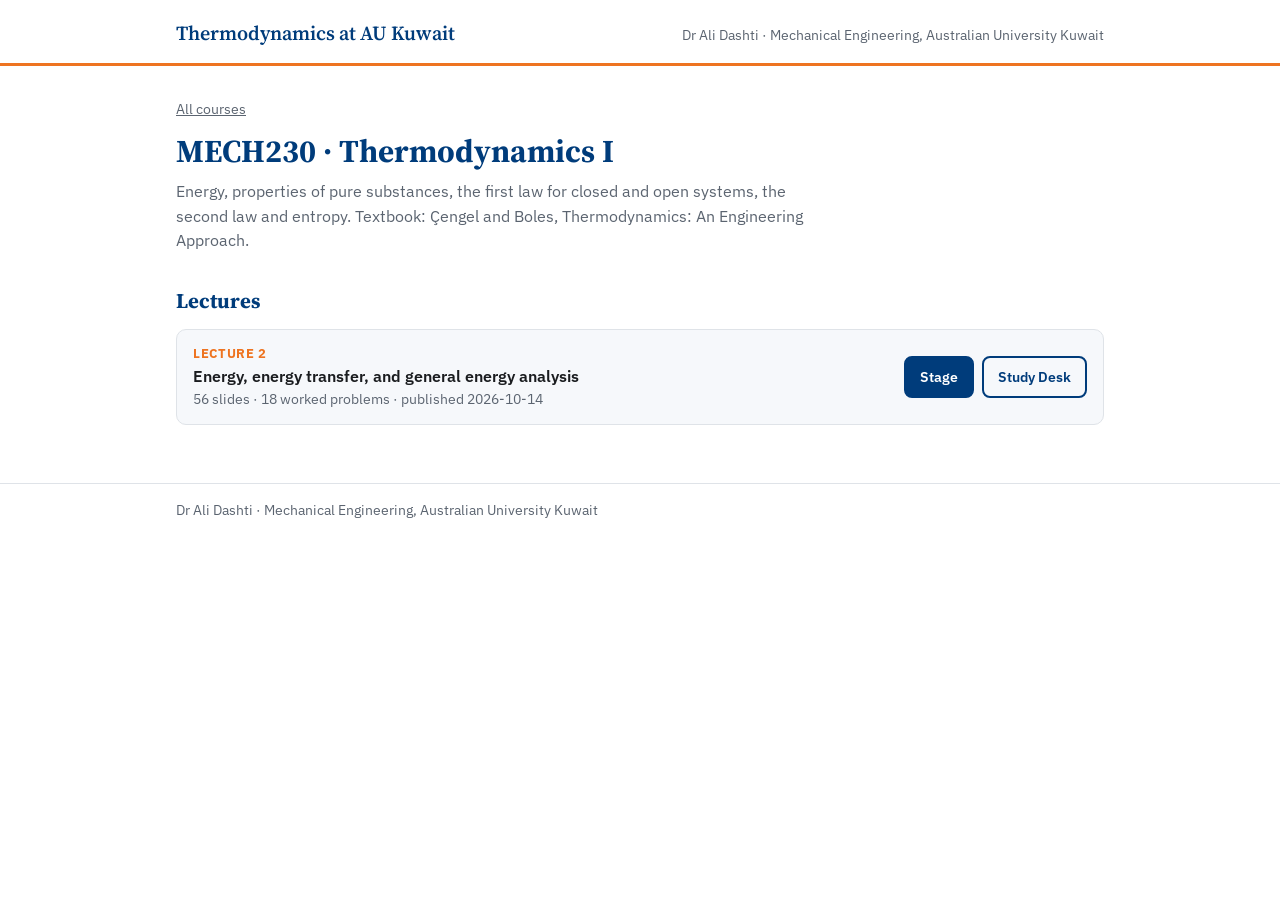
==== teach-1383d49e09/mech230/index.html @ 4b25d781 "Thermo teaching site: landing, course pages, publish script, MECH230 and MECH330 Lecture 2 Co-Author" ====
<!doctype html>
<html lang="en"><head><meta charset="utf-8"><meta name="viewport" content="width=device-width,initial-scale=1">
<meta name="robots" content="noindex,nofollow"><title>MECH230 Thermodynamics I · Instructor</title><link rel="preconnect" href="https://fonts.googleapis.com"><link href="https://fonts.googleapis.com/css2?family=Source+Serif+4:opsz,wght@8..60,600&family=IBM+Plex+Sans:wght@400;600;700&display=swap" rel="stylesheet">
<link rel="stylesheet" href="../../assets/site.css"></head>
<body><header class="top"><div class="wrap"><a class="site" href="../../teach-1383d49e09/">Thermodynamics at AU Kuwait</a>
<span class="who">Dr Ali Dashti · Mechanical Engineering, Australian University Kuwait</span></div></header>
<main><div class="wrap">
<div class="crumb"><a href="../">All courses</a></div><h1>MECH230 · Thermodynamics I</h1><p class="lead">Energy, properties of pure substances, the first law for closed and open systems, the second law and entropy. Textbook: Çengel and Boles, Thermodynamics: An Engineering Approach.</p><h2>Lectures</h2><div class="lec"><div class="t"><div class="n">Lecture 2</div><div class="title">Energy, energy transfer, and general energy analysis</div><div class="meta">56 slides · 18 worked problems · published 2026-10-14</div></div><div class="btns"><a class="btn primary" href="lecture-2/stage.html">Stage</a><a class="btn" href="lecture-2/study.html">Study Desk</a></div></div>
</div></main>
<footer><div class="wrap">Dr Ali Dashti · Mechanical Engineering, Australian University Kuwait</div></footer>
</body></html>
---- assets/site.css ----
:root{--navy:#003C7B;--orange:#EE7421;--ink:#1A1C1F;--mut:#5B6470;--line:#DFE3E8;--bg:#FFFFFF;--card:#F6F8FB;--chip:#E8EEF6}
@media (prefers-color-scheme:dark){:root:not([data-theme="light"]){--navy:#8FB8E8;--orange:#F2A169;--ink:#E8EAED;--mut:#9AA3AE;--line:#333A42;--bg:#16181B;--card:#1E2125;--chip:#25303D}}
:root[data-theme="dark"]{--navy:#8FB8E8;--orange:#F2A169;--ink:#E8EAED;--mut:#9AA3AE;--line:#333A42;--bg:#16181B;--card:#1E2125;--chip:#25303D}
*{box-sizing:border-box}
body{margin:0;background:var(--bg);color:var(--ink);font:16px/1.55 "IBM Plex Sans",system-ui,-apple-system,"Segoe UI",sans-serif}
a{color:var(--navy)}
.wrap{max-width:960px;margin:0 auto;padding:0 16px}
header.top{border-bottom:3px solid var(--orange)}
header.top .wrap{display:flex;align-items:baseline;justify-content:space-between;gap:12px;padding-top:18px;padding-bottom:14px;flex-wrap:wrap}
header.top .site{font-family:"Source Serif 4",Georgia,serif;font-size:1.25rem;font-weight:600;color:var(--navy);text-decoration:none}
header.top .who{color:var(--mut);font-size:.9rem}
main{padding:32px 0 48px}
h1{font-family:"Source Serif 4",Georgia,serif;color:var(--navy);font-size:2rem;line-height:1.2;margin:0 0 8px}
h2{font-family:"Source Serif 4",Georgia,serif;color:var(--navy);font-size:1.3rem;margin:32px 0 12px}
.lead{color:var(--mut);margin:0 0 24px;max-width:640px}
.crumb{font-size:.9rem;color:var(--mut);margin-bottom:12px}
.crumb a{color:var(--mut)}
.grid{display:grid;grid-template-columns:repeat(auto-fit,minmax(280px,1fr));gap:16px}
.card{display:block;background:var(--card);border:1px solid var(--line);border-left:5px solid var(--navy);border-radius:10px;padding:20px;text-decoration:none;color:var(--ink);transition:border-color .15s}
a.card:hover{border-color:var(--orange)}
.card .code{font-weight:700;color:var(--orange);letter-spacing:.04em;font-size:.85rem}
.card .name{font-family:"Source Serif 4",Georgia,serif;font-size:1.4rem;color:var(--navy);margin:4px 0 8px}
.card p{margin:0;color:var(--mut);font-size:.95rem}
.lec{display:flex;align-items:center;justify-content:space-between;gap:12px;flex-wrap:wrap;background:var(--card);border:1px solid var(--line);border-radius:10px;padding:14px 16px;margin-bottom:10px}
.lec .t{min-width:0;flex:1 1 280px}
.lec .n{font-weight:700;color:var(--orange);font-size:.8rem;letter-spacing:.05em;text-transform:uppercase}
.lec .title{font-weight:600}
.lec .meta{color:var(--mut);font-size:.85rem}
.btns{display:flex;gap:8px;flex-wrap:wrap}
.btn{display:inline-block;padding:8px 14px;border-radius:8px;font-weight:600;font-size:.9rem;text-decoration:none;border:2px solid var(--navy);color:var(--navy);background:transparent}
.btn.primary{background:var(--navy);color:var(--bg)}
.btn:hover{border-color:var(--orange)}
.btn.off{border-color:var(--line);color:var(--mut);cursor:default}
.empty{color:var(--mut);font-style:italic}
footer{border-top:1px solid var(--line);color:var(--mut);font-size:.85rem;padding:16px 0 28px}
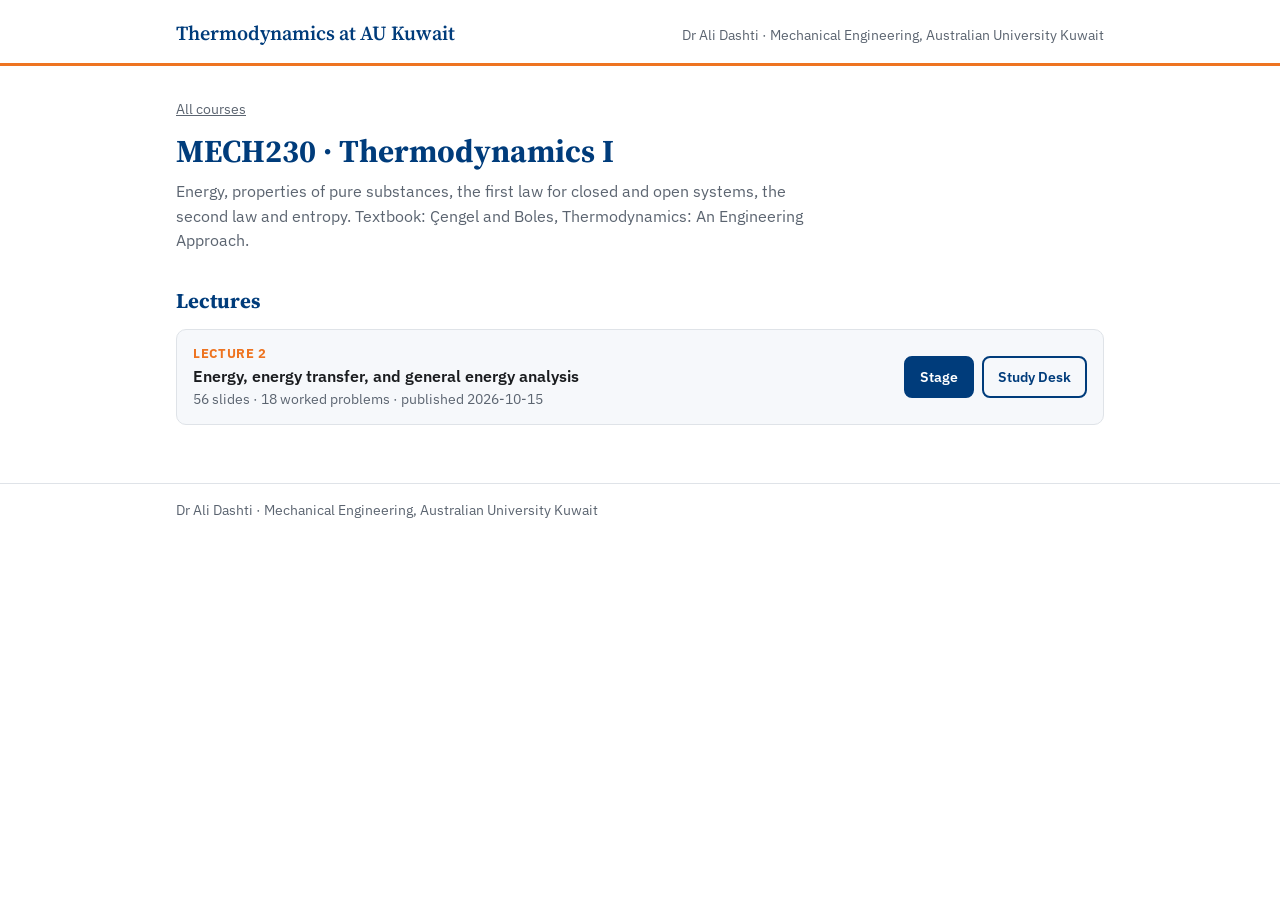
==== commit d30f800a: "Publish MECH230 lecture 2: Energy, energy transfer, and general energy analysis" ====
--- a/teach-1383d49e09/mech230/index.html
+++ b/teach-1383d49e09/mech230/index.html
@@ -5,7 +5,7 @@
 <body><header class="top"><div class="wrap"><a class="site" href="../../teach-1383d49e09/">Thermodynamics at AU Kuwait</a>
 <span class="who">Dr Ali Dashti · Mechanical Engineering, Australian University Kuwait</span></div></header>
 <main><div class="wrap">
-<div class="crumb"><a href="../">All courses</a></div><h1>MECH230 · Thermodynamics I</h1><p class="lead">Energy, properties of pure substances, the first law for closed and open systems, the second law and entropy. Textbook: Çengel and Boles, Thermodynamics: An Engineering Approach.</p><h2>Lectures</h2><div class="lec"><div class="t"><div class="n">Lecture 2</div><div class="title">Energy, energy transfer, and general energy analysis</div><div class="meta">56 slides · 18 worked problems · published 2026-10-14</div></div><div class="btns"><a class="btn primary" href="lecture-2/stage.html">Stage</a><a class="btn" href="lecture-2/study.html">Study Desk</a></div></div>
+<div class="crumb"><a href="../">All courses</a></div><h1>MECH230 · Thermodynamics I</h1><p class="lead">Energy, properties of pure substances, the first law for closed and open systems, the second law and entropy. Textbook: Çengel and Boles, Thermodynamics: An Engineering Approach.</p><h2>Lectures</h2><div class="lec"><div class="t"><div class="n">Lecture 2</div><div class="title">Energy, energy transfer, and general energy analysis</div><div class="meta">56 slides · 18 worked problems · published 2026-10-15</div></div><div class="btns"><a class="btn primary" href="lecture-2/stage.html">Stage</a><a class="btn" href="lecture-2/study.html">Study Desk</a></div></div>
 </div></main>
 <footer><div class="wrap">Dr Ali Dashti · Mechanical Engineering, Australian University Kuwait</div></footer>
 </body></html>
